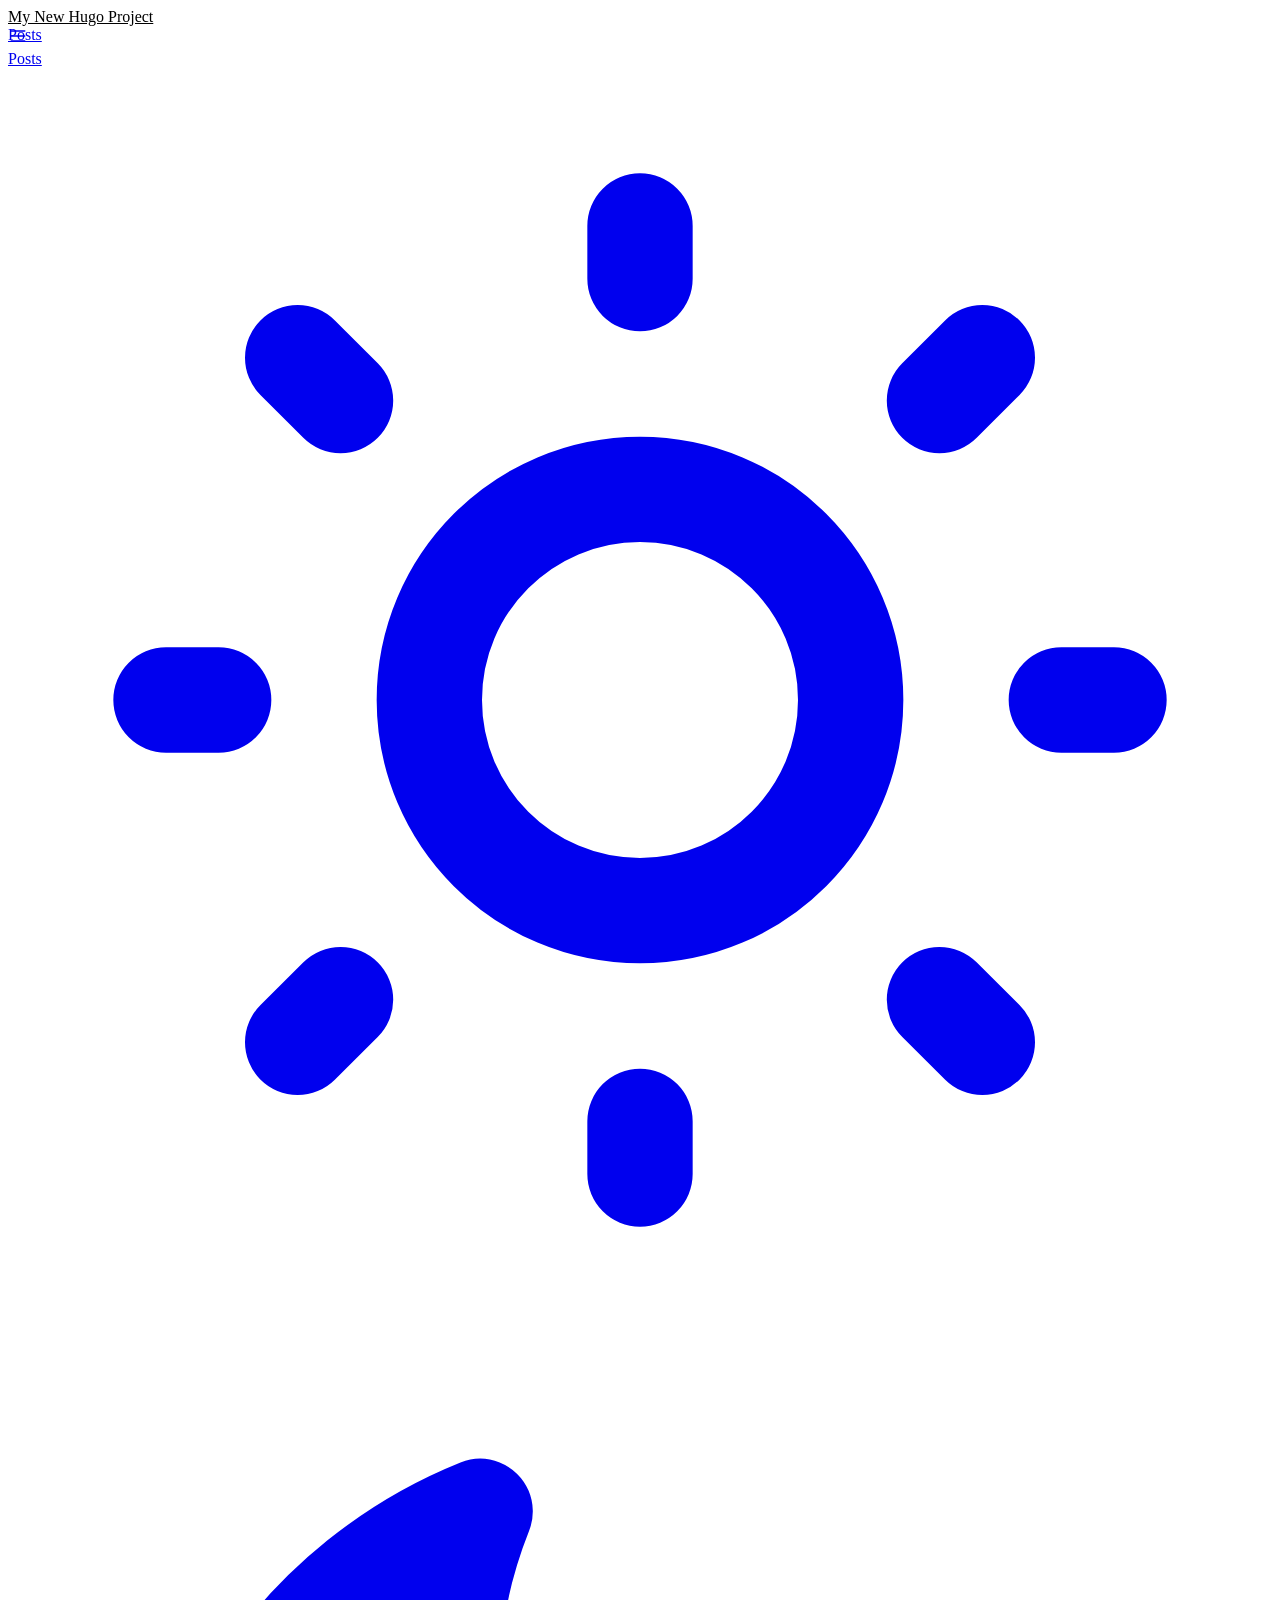
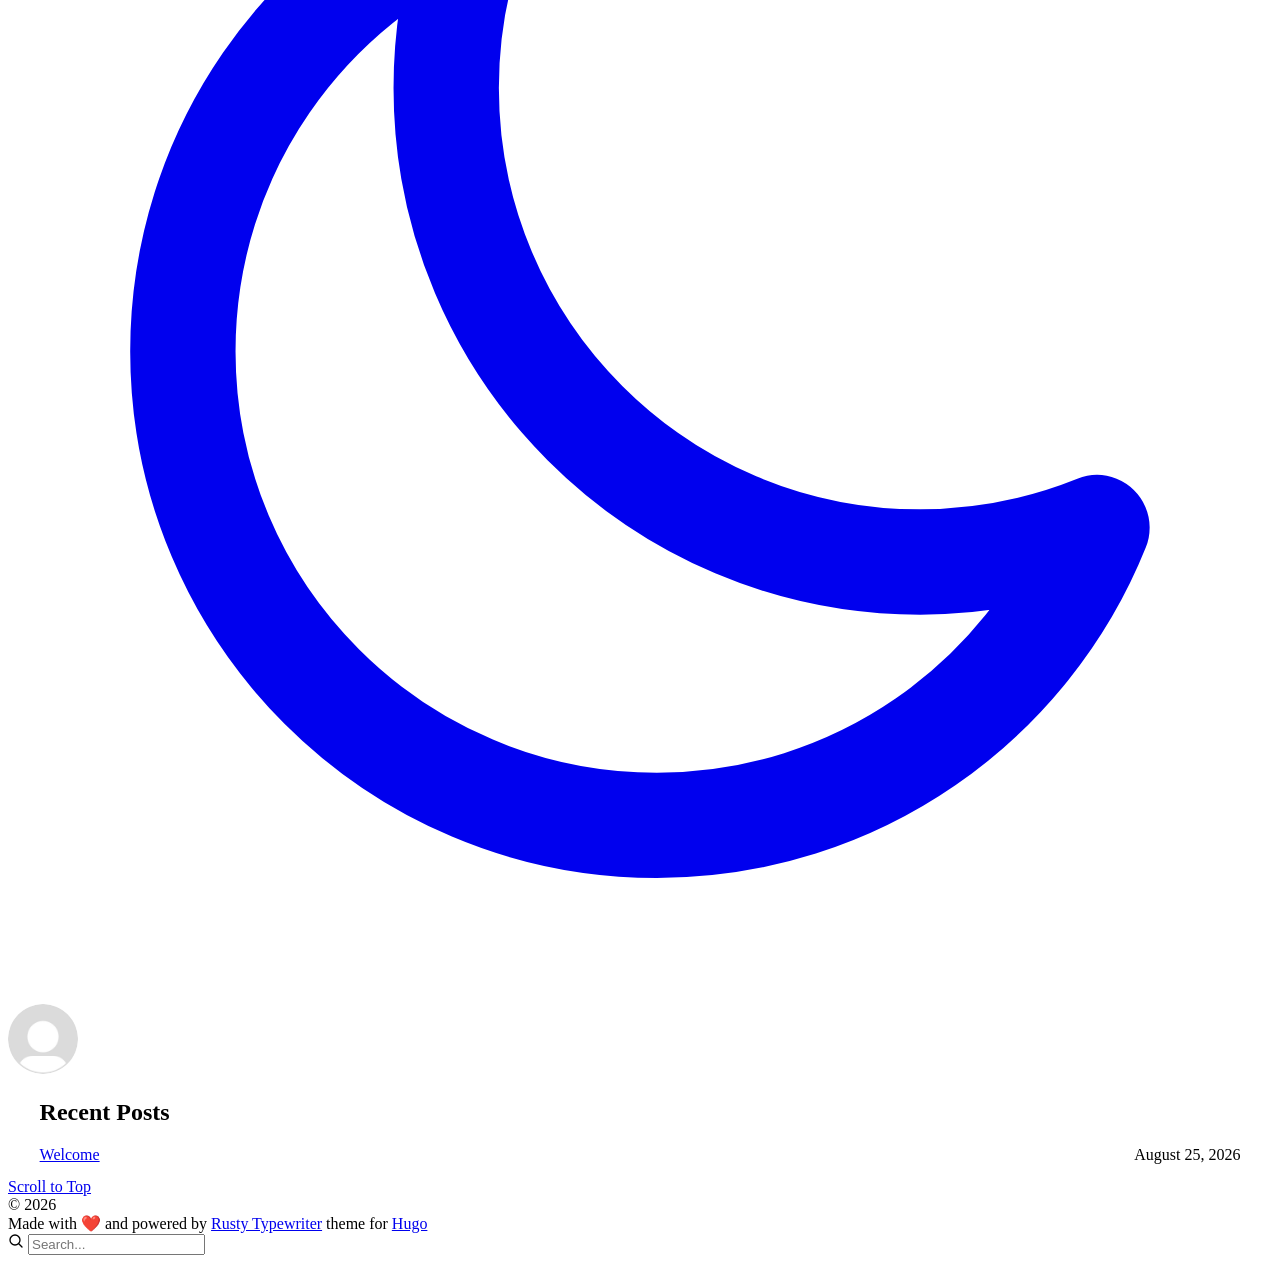
==== public/index.html @ 385023ba "first commit" ====
<!DOCTYPE html>
<html lang="en-us" dir="ltr">
<head>
	<meta name="generator" content="Hugo 0.165.0"><script src="/livereload.js?mindelay=10&amp;v=2&amp;port=1313&amp;path=livereload" data-no-instant defer></script>
  <meta charset="utf-8">
<meta name="viewport" content="width=device-width, initial-scale=1.0">

<title>My New Hugo Project</title>
<link rel="icon" href="/favicon.svg" sizes="any" type="image/svg+xml" /><meta property="og:url" content="http://localhost:1313/">
	<meta property="og:site_name" content="My New Hugo Project">
	<meta property="og:title" content="My New Hugo Project">
	<meta property="og:locale" content="en_us">
	<meta property="og:type" content="website">

	<meta name="twitter:card" content="summary">
	<meta name="twitter:title" content="My New Hugo Project">

    <link rel="stylesheet" href="/css/root.css">
    <link rel="stylesheet" href="/css/bundle.css">

      <script src="/js/bundle.js"></script><script defer src="/js/search/flexsearch.compact.76b8929c1a66cf2312373dcff3afdea5e58f346812de46bd827595ebbbfa1168.js" integrity="sha256-driSnBpmzyMSNz3P86/epeWPNGgS3ka9gnWV67v6EWg="></script>
<script defer src="/js/search/search.1d980f84df11f3eb7c8c5f17f541d49a0611608df179dd74fa7f06225eb56ace.js" integrity="sha256-HZgPhN8R8&#43;t8jF8X9UHUmgYRYI3xed10&#43;n8GIl61as4="></script>

<link rel="preconnect" href="https://fonts.googleapis.com">
<link rel="preconnect" href="https://fonts.gstatic.com" crossorigin>
<link href="https://fonts.googleapis.com/css2?family=Spectral:ital,wght@0,200;0,300;0,400;0,500;0,600;0,700;0,800;1,200;1,300;1,400;1,500;1,600;1,700;1,800&display=swap" rel="stylesheet">
<link href="https://fonts.googleapis.com/css2?family=Bricolage+Grotesque:opsz,wght@12..96,200..800&family=Spectral:ital,wght@0,200;0,300;0,400;0,500;0,600;0,700;0,800;1,200;1,300;1,400;1,500;1,600;1,700;1,800&display=swap" rel="stylesheet">

</head>
<body class="notransition">
  <div id="container">
    <header id="main-header"><div role="navigation" aria-label="Main">
  <div class="nav-left">
    <a href="http://localhost:1313/" style="color: inherit;">My New Hugo Project</a>
  </div>
  <div class="nav-right">
    <div style="position:absolute;width:0px;height:0px;">
      <div id="nav-dropdown-menu" class="hidden" href="#">
    <div class="nav-item">
      <a href="/posts/"
      >Posts</a>
    </div>
</div>
    </div>
    <a id="nav-dropdown-button" href="#"><svg width="20px" height="20px" viewBox="0 0 24 24" fill="none" xmlns="http://www.w3.org/2000/svg">
<path d="M4 6H20M4 12H20M4 18H20" stroke="currentColor" stroke-width="2" stroke-linecap="round" stroke-linejoin="round"/>
</svg>
</a>
    <div id="nav-menu">
    <div class="nav-item">
      <a href="/posts/"
      >Posts</a>
    </div>
</div>
    <a id="theme-switcher" href="#">
<svg class="light-icon" viewBox="0 0 24 24" fill="none" xmlns="http://www.w3.org/2000/svg">
<path d="M12 3V4M12 20V21M4 12H3M6.31412 6.31412L5.5 5.5M17.6859 6.31412L18.5 5.5M6.31412 17.69L5.5 18.5001M17.6859 17.69L18.5 18.5001M21 12H20M16 12C16 14.2091 14.2091 16 12 16C9.79086 16 8 14.2091 8 12C8 9.79086 9.79086 8 12 8C14.2091 8 16 9.79086 16 12Z" stroke="currentColor" stroke-width="2" stroke-linecap="round" stroke-linejoin="round"/>
</svg>

<svg class="dark-icon" viewBox="0 0 24 24" fill="none" xmlns="http://www.w3.org/2000/svg">
<path d="M3.32031 11.6835C3.32031 16.6541 7.34975 20.6835 12.3203 20.6835C16.1075 20.6835 19.3483 18.3443 20.6768 15.032C19.6402 15.4486 18.5059 15.6834 17.3203 15.6834C12.3497 15.6834 8.32031 11.654 8.32031 6.68342C8.32031 5.50338 8.55165 4.36259 8.96453 3.32996C5.65605 4.66028 3.32031 7.89912 3.32031 11.6835Z" stroke="currentColor" stroke-width="2" stroke-linecap="round" stroke-linejoin="round"/>
</svg>
</a>
  </div>
</div>
</header>
    <div class="flex grow">
      <div id="main-pane">
        <main id="main-content"><div class="centered-container"><img style="border: var(--dim-color) 1px solid;border-radius:100%;" width="70px" src="images/profile.jpg"/><h1 class="margin-sm"></h1>
    <div class="dim" style="width:70%;margin:0 15%;"></div>
  </div><div style="width:95%;margin:0 auto;">
    <div class="show-md" style="display:none;"><form onsubmit="searchBarSubmit(event)">
  <div class="search-bar"><svg style="min-width:16px;" width="16px" height="16px" viewBox="0 0 24 24" fill="none" xmlns="http://www.w3.org/2000/svg">
<path d="M15.7955 15.8111L21 21M18 10.5C18 14.6421 14.6421 18 10.5 18C6.35786 18 3 14.6421 3 10.5C3 6.35786 6.35786 3 10.5 3C14.6421 3 18 6.35786 18 10.5Z" stroke="currentColor" stroke-width="2" stroke-linecap="round" stroke-linejoin="round"/>
</svg>
<input id="searchInput" type="text" placeholder="Search..."/>
  </div>
</form>

<script>
  function searchBarSubmit(event) {
    event.preventDefault();
    const relativeUrl = `http:\/\/localhost:1313\/search/?q=${encodeURIComponent(event.target.elements['searchInput'].value)}`;
    window.location.href = relativeUrl;
  }
</script>
</div><h2>Recent Posts</h2>
<div class="flat-list"><div class="flat-list-item">
      <div>
        <a href="/posts/welcome/">Welcome</a>
        <time class="text-sm dim" style="float: right;" datetime="2023-05-02T00:00:00Z">August 25, 2026</time>
      </div>
      <small><p></p></small>
    </div></div>
</div></main>
        <footer id="main-footer"><div class="footer">
  <a href="#">Scroll to Top</a>
  <div class="footer-copyright">
    <div class="dim">© 2026 </div>
    <div>Made with ❤️ and powered by <a href="https://github.com/math-queiroz/rusty-typewriter" target="_blank">Rusty Typewriter</a> theme for <a href="https://gohugo.io/" target="_blank">Hugo</a></div>
  </div>
</div>
</footer>
      </div><aside id="side-pane" class=""><form onsubmit="searchBarSubmit(event)">
  <div class="search-bar"><svg style="min-width:16px;" width="16px" height="16px" viewBox="0 0 24 24" fill="none" xmlns="http://www.w3.org/2000/svg">
<path d="M15.7955 15.8111L21 21M18 10.5C18 14.6421 14.6421 18 10.5 18C6.35786 18 3 14.6421 3 10.5C3 6.35786 6.35786 3 10.5 3C14.6421 3 18 6.35786 18 10.5Z" stroke="currentColor" stroke-width="2" stroke-linecap="round" stroke-linejoin="round"/>
</svg>
<input id="searchInput" type="text" placeholder="Search..."/>
  </div>
</form>

<script>
  function searchBarSubmit(event) {
    event.preventDefault();
    const relativeUrl = `http:\/\/localhost:1313\/search/?q=${encodeURIComponent(event.target.elements['searchInput'].value)}`;
    window.location.href = relativeUrl;
  }
</script>

</aside></div>
  </div>
</body>
</html>
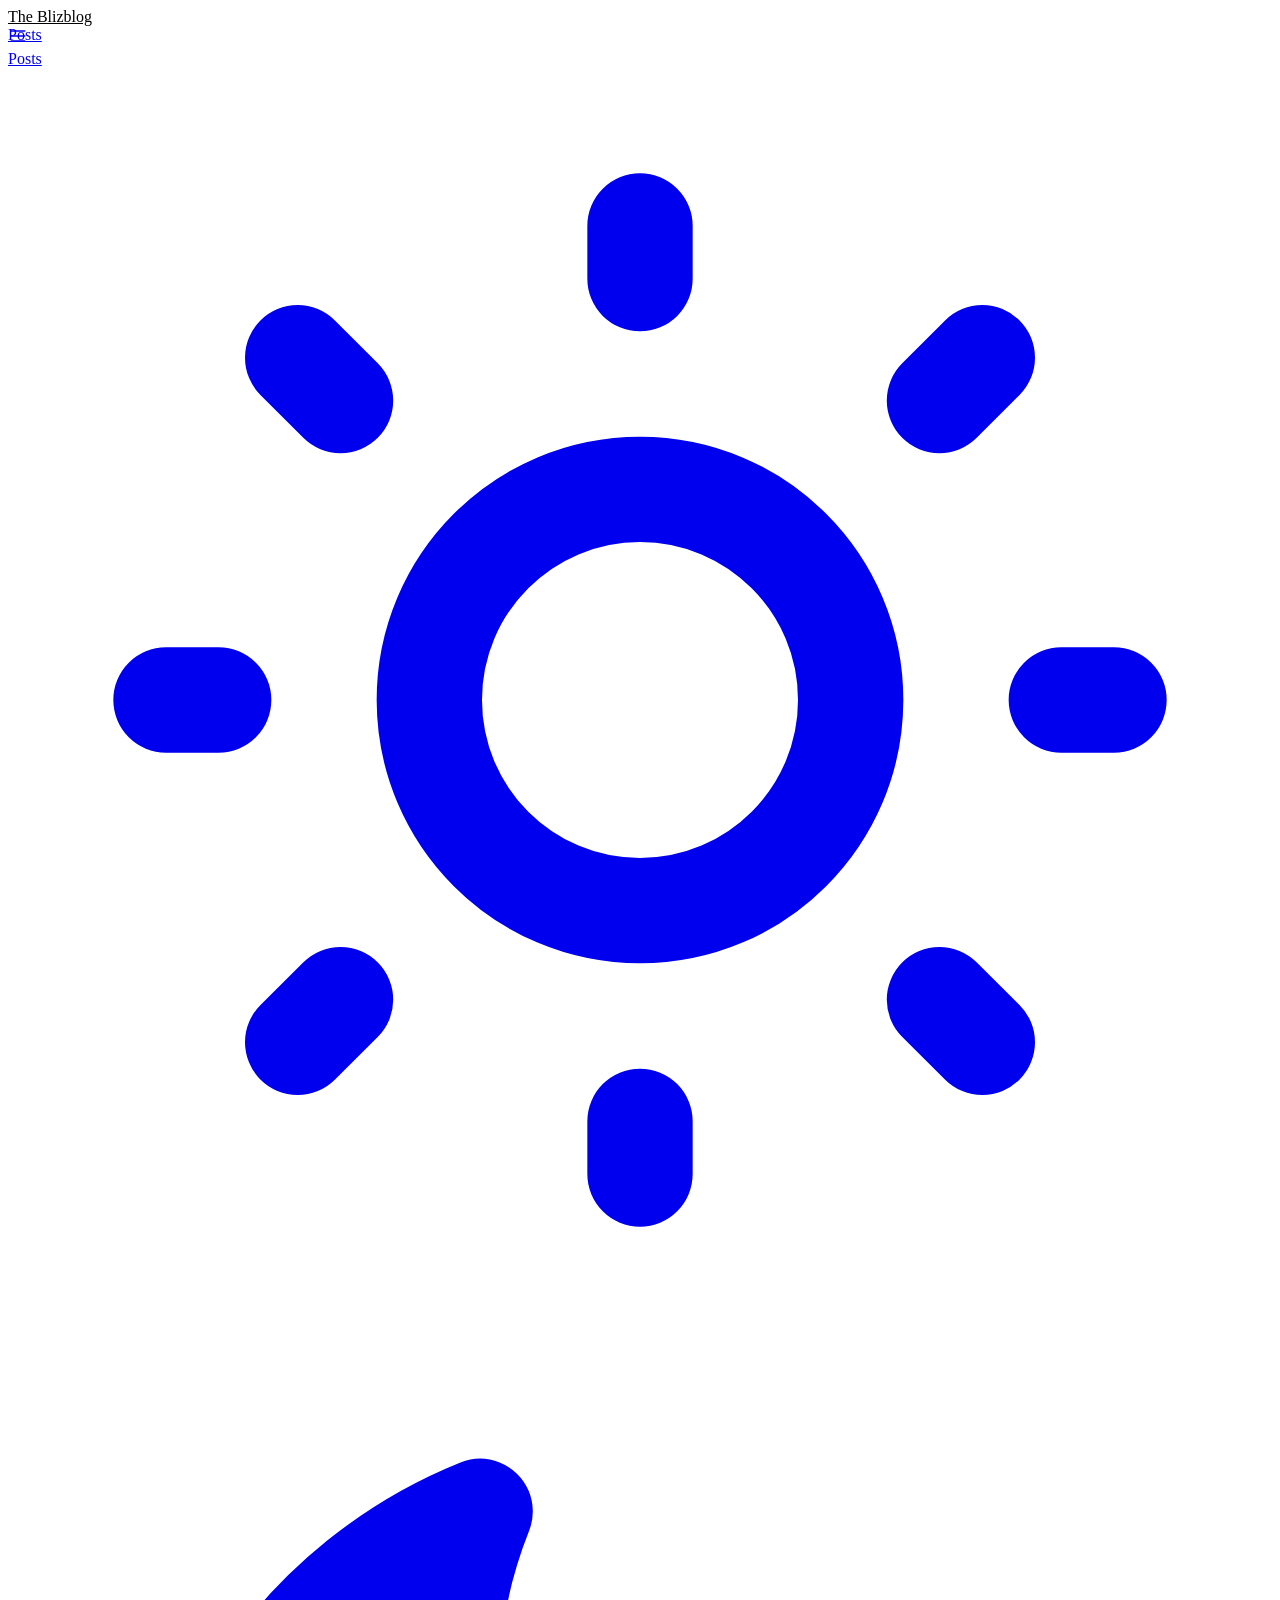
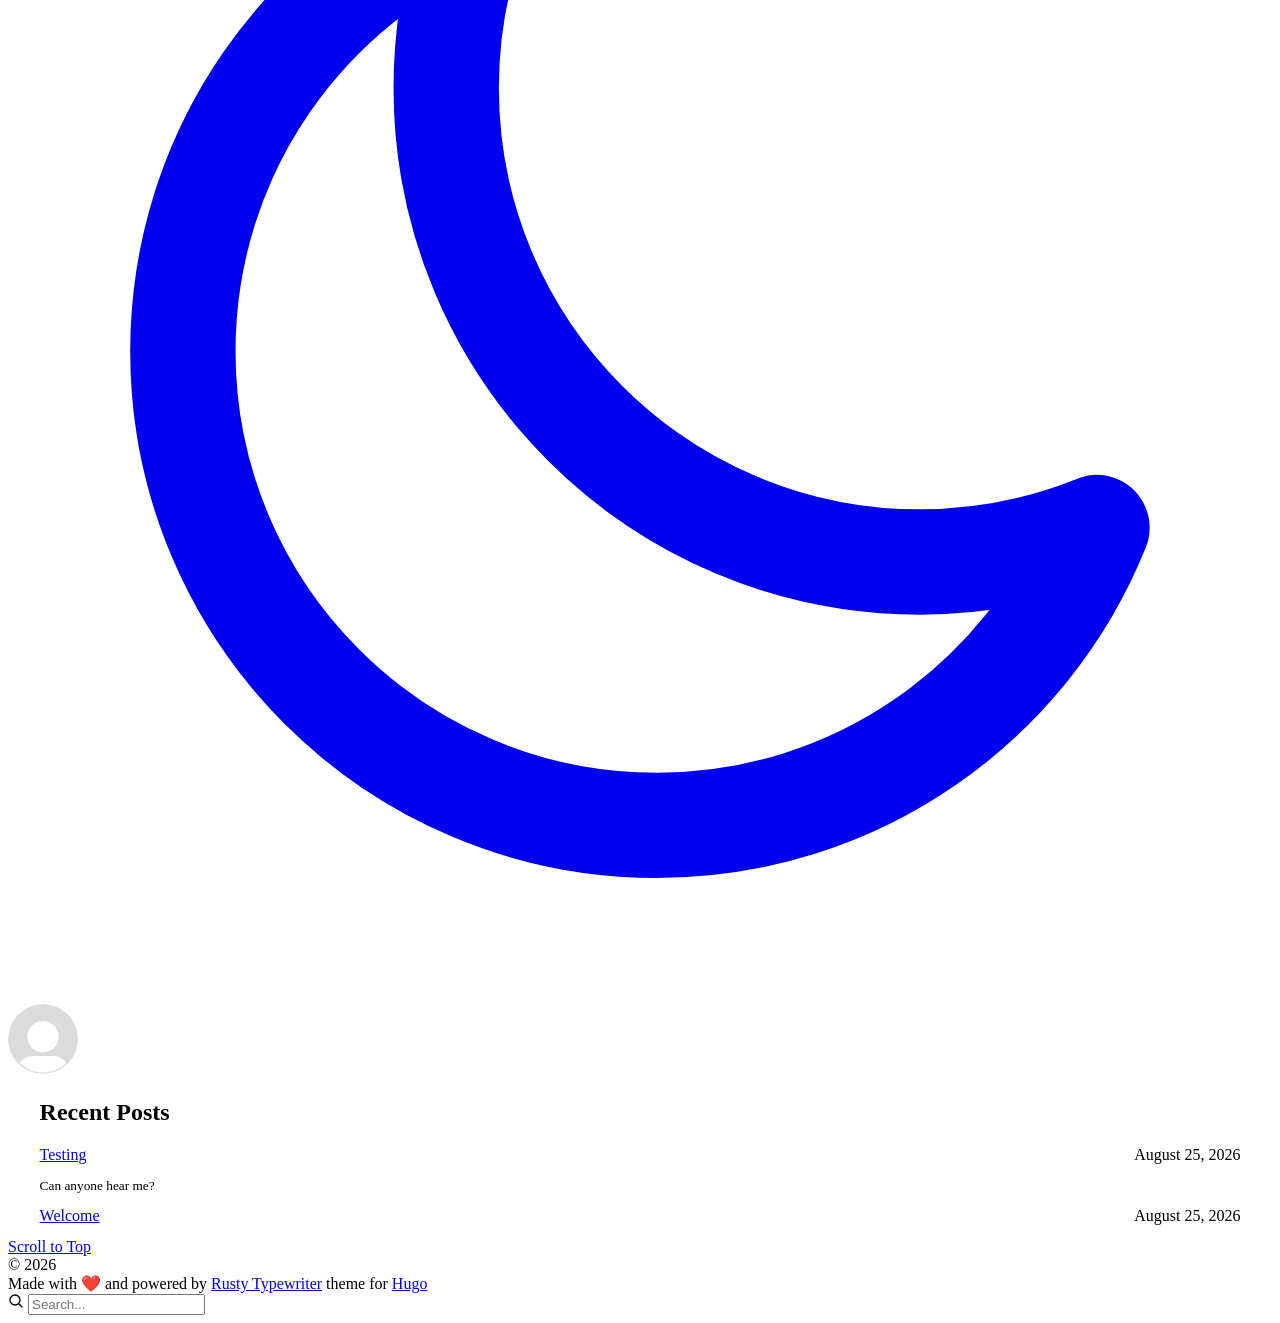
==== commit 3ef9d6bf: "fifth commit" ====
--- a/public/index.html
+++ b/public/index.html
@@ -5,16 +5,17 @@
   <meta charset="utf-8">
 <meta name="viewport" content="width=device-width, initial-scale=1.0">
 
-<title>My New Hugo Project</title>
+<title>The Blizblog</title>
 <link rel="icon" href="/favicon.svg" sizes="any" type="image/svg+xml" /><meta property="og:url" content="http://localhost:1313/">
-	<meta property="og:site_name" content="My New Hugo Project">
-	<meta property="og:title" content="My New Hugo Project">
+	<meta property="og:site_name" content="The Blizblog">
+	<meta property="og:title" content="The Blizblog">
 	<meta property="og:locale" content="en_us">
 	<meta property="og:type" content="website">
 
 	<meta name="twitter:card" content="summary">
-	<meta name="twitter:title" content="My New Hugo Project">
+	<meta name="twitter:title" content="The Blizblog">
 
+    <link rel="stylesheet" href="/css/custom.css">
     <link rel="stylesheet" href="/css/root.css">
     <link rel="stylesheet" href="/css/bundle.css">
 
@@ -31,7 +32,7 @@
   <div id="container">
     <header id="main-header"><div role="navigation" aria-label="Main">
   <div class="nav-left">
-    <a href="http://localhost:1313/" style="color: inherit;">My New Hugo Project</a>
+    <a href="http://localhost:1313/" style="color: inherit;">The Blizblog</a>
   </div>
   <div class="nav-right">
     <div style="position:absolute;width:0px;height:0px;">
@@ -87,6 +88,12 @@
 </div><h2>Recent Posts</h2>
 <div class="flat-list"><div class="flat-list-item">
       <div>
+        <a href="/posts/testing/">Testing</a>
+        <time class="text-sm dim" style="float: right;" datetime="2023-05-02T00:00:00Z">August 25, 2026</time>
+      </div>
+      <small><p>Can anyone hear me?</p></small>
+    </div><div class="flat-list-item">
+      <div>
         <a href="/posts/welcome/">Welcome</a>
         <time class="text-sm dim" style="float: right;" datetime="2023-05-02T00:00:00Z">August 25, 2026</time>
       </div>
